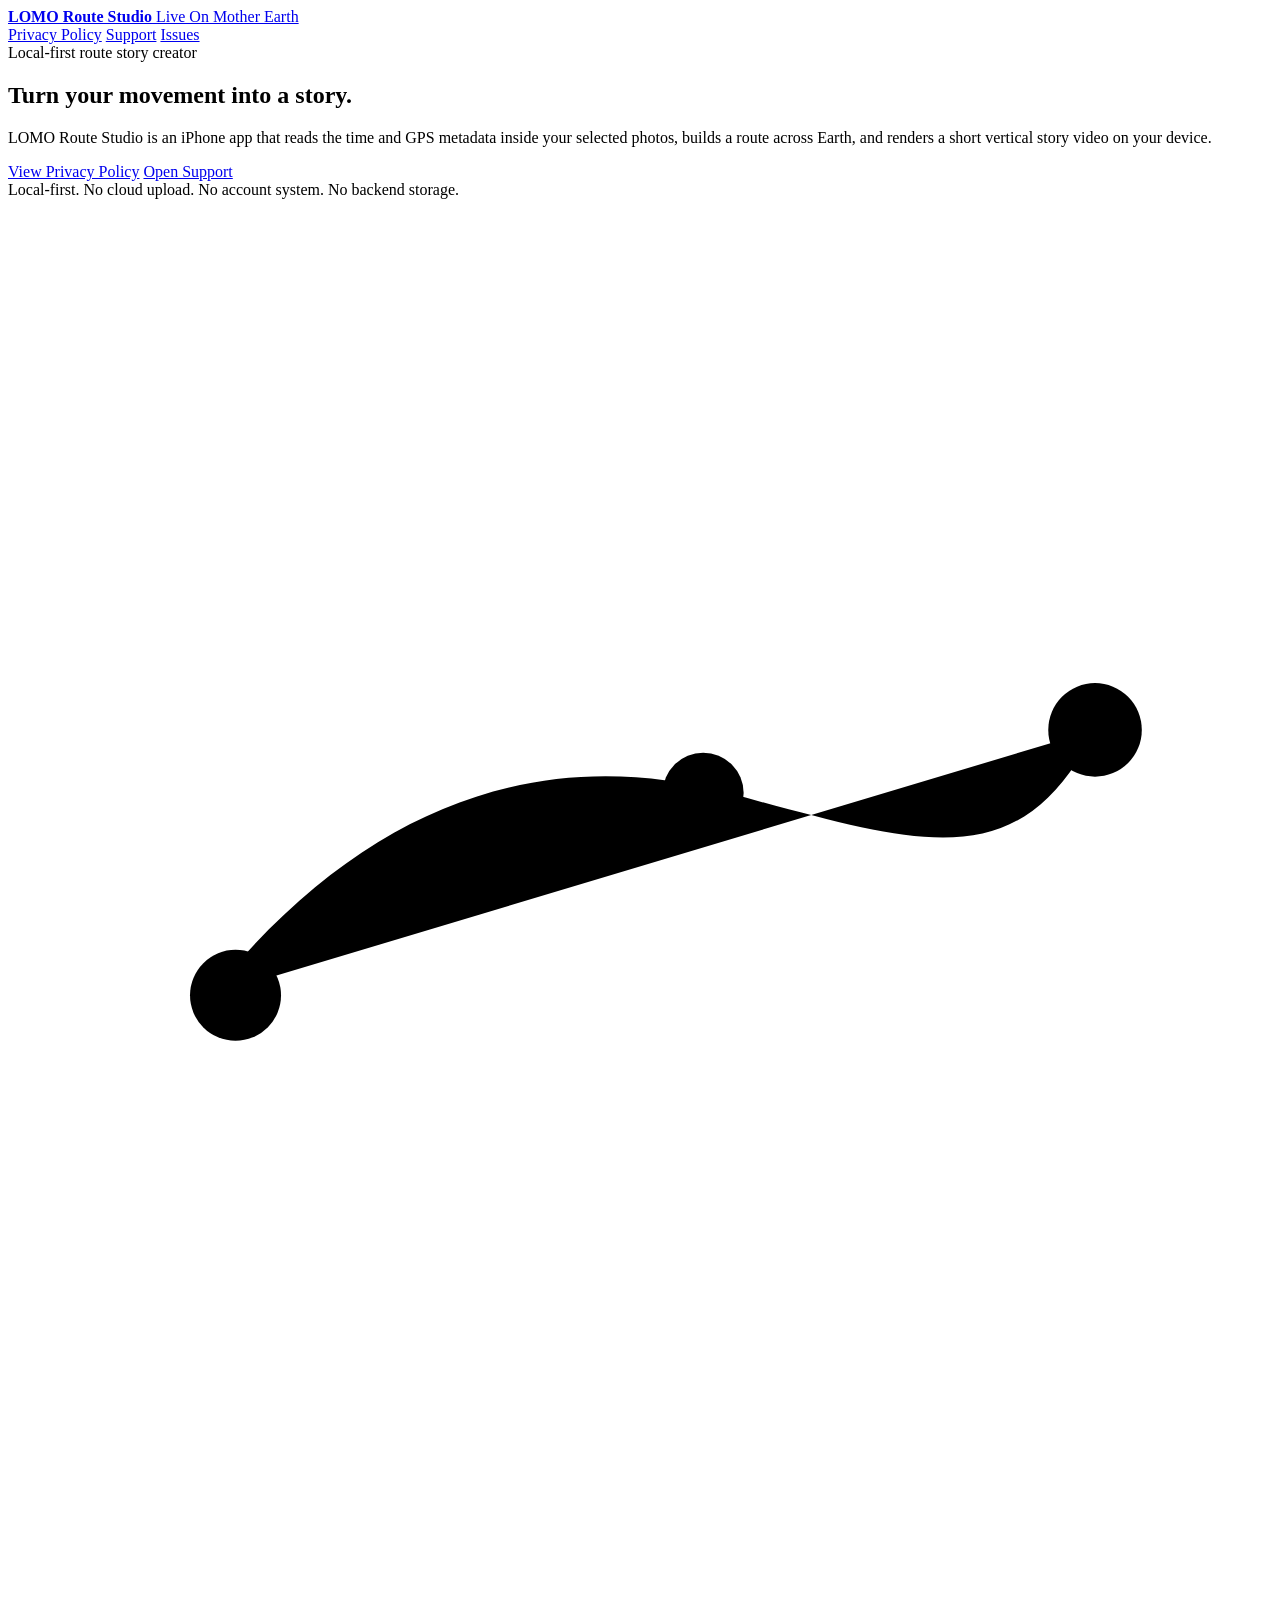
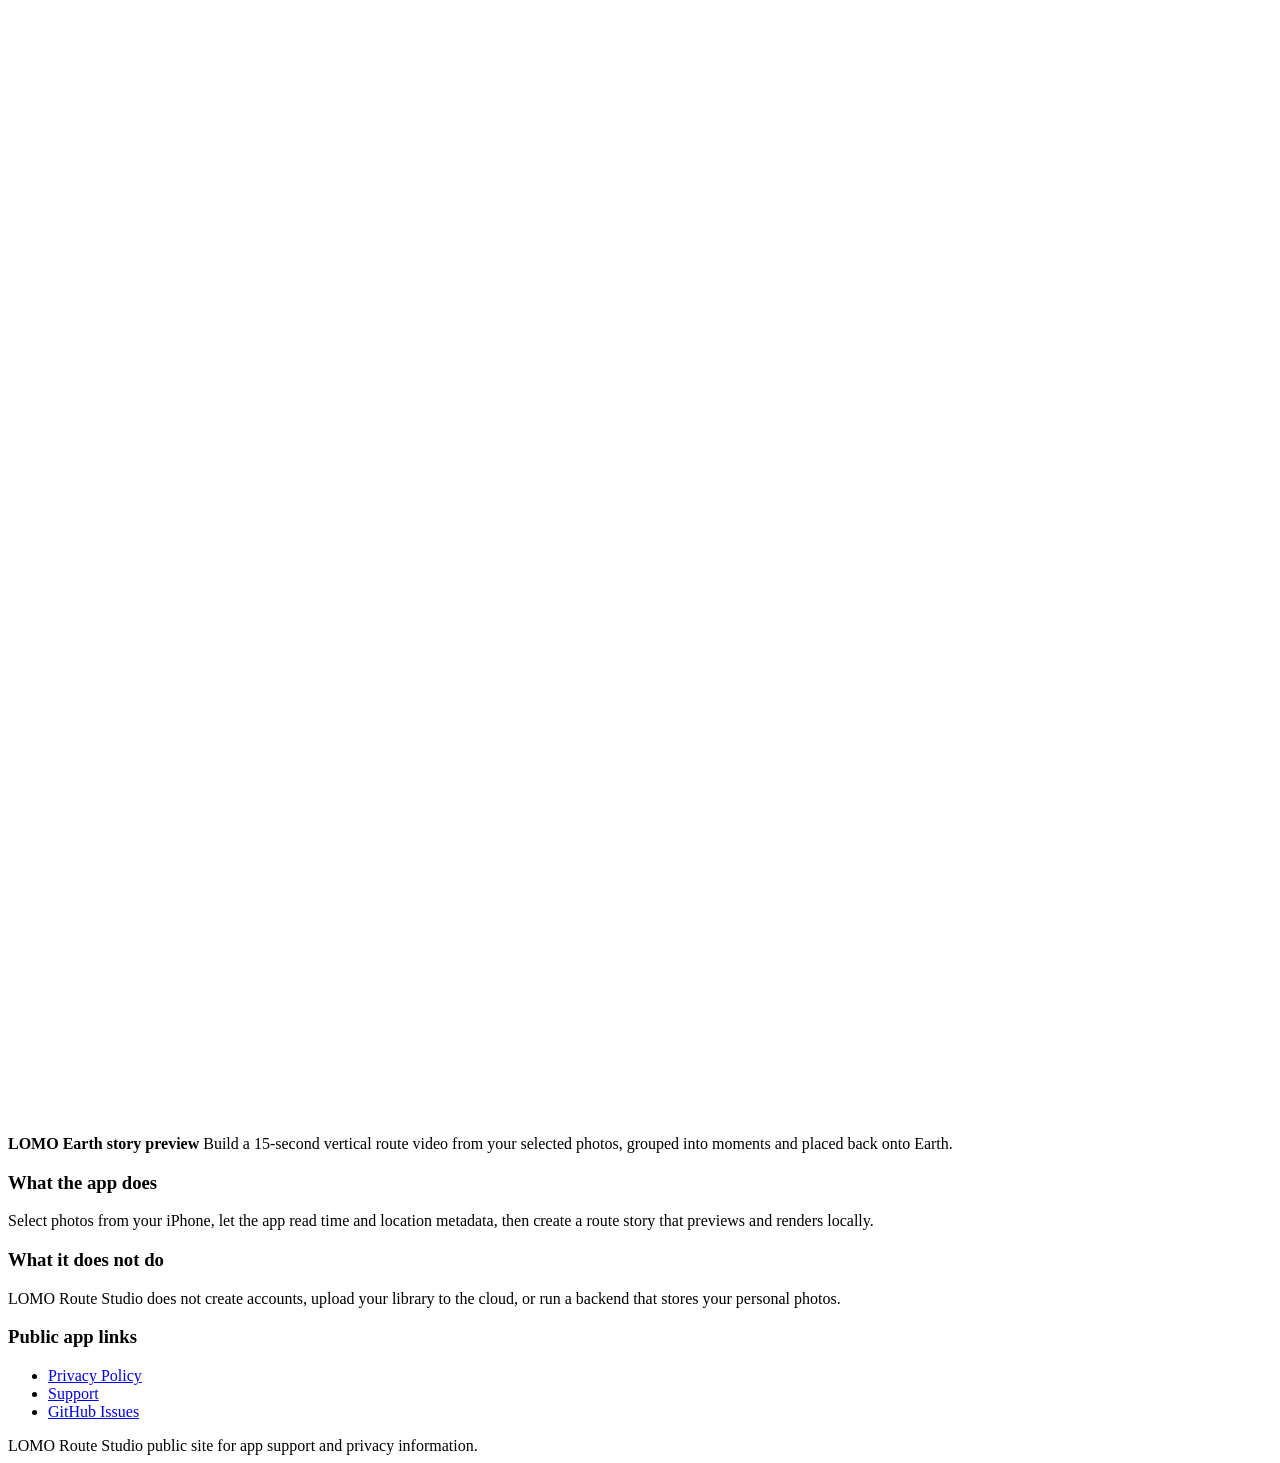
==== index.html @ 7ea957f4 "Add public site home page" ====
<!DOCTYPE html>
<html lang="en">
  <head>
    <meta charset="UTF-8" />
    <meta name="viewport" content="width=device-width, initial-scale=1.0" />
    <title>LOMO Route Studio</title>
    <meta
      name="description"
      content="LOMO Route Studio turns selected iPhone photos into a short route-story video, locally on your device."
    />
    <link rel="stylesheet" href="styles.css" />
  </head>
  <body>
    <div class="site-shell">
      <header class="topbar">
        <a class="brand" href="index.html" aria-label="LOMO Route Studio home">
          <span class="brand-badge" aria-hidden="true"></span>
          <span class="brand-copy">
            <strong>LOMO Route Studio</strong>
            <span>Live On Mother Earth</span>
          </span>
        </a>
        <nav class="nav-links" aria-label="Primary">
          <a class="nav-pill" href="privacy.html">Privacy Policy</a>
          <a class="nav-pill" href="support.html">Support</a>
          <a
            class="nav-pill"
            href="https://github.com/jikoolomo/lomo-apps-lomoroutestudio/issues"
          >
            Issues
          </a>
        </nav>
      </header>

      <main>
        <section class="hero">
          <div class="hero-copy">
            <div class="eyebrow">Local-first route story creator</div>
            <h1>Turn your movement into a story.</h1>
            <p>
              LOMO Route Studio is an iPhone app that reads the time and GPS
              metadata inside your selected photos, builds a route across Earth,
              and renders a short vertical story video on your device.
            </p>
            <div class="cta-row">
              <a class="cta-primary" href="privacy.html">View Privacy Policy</a>
              <a class="cta-secondary" href="support.html">Open Support</a>
            </div>
            <div class="trust-note">
              Local-first. No cloud upload. No account system. No backend
              storage.
            </div>
          </div>

          <div class="hero-stage" aria-hidden="true">
            <div class="globe">
              <div class="land one"></div>
              <div class="land two"></div>
              <div class="land three"></div>
              <svg class="route" viewBox="0 0 100 100" preserveAspectRatio="none">
                <path d="M16 63 C28 48, 42 43, 57 47 S80 54, 86 42" />
                <circle cx="18" cy="63" r="3.6"></circle>
                <circle cx="55" cy="47" r="3.2"></circle>
                <circle cx="86" cy="42" r="3.7"></circle>
              </svg>
            </div>
            <svg class="plane-mark" viewBox="0 0 24 24" aria-hidden="true">
              <path
                d="M2 13.4L21.2 4c.8-.4 1.6.4 1.2 1.2l-9.4 19.2c-.4.8-1.5.7-1.8-.1L8.8 16l-8.3-2.4c-.8-.3-.9-1.4-.1-1.8l1.6-.4z"
                fill="#ffffff"
              />
            </svg>
            <div class="story-card">
              <strong>LOMO Earth story preview</strong>
              <span>
                Build a 15-second vertical route video from your selected
                photos, grouped into moments and placed back onto Earth.
              </span>
            </div>
          </div>
        </section>

        <section class="grid" aria-label="Highlights">
          <article class="panel">
            <h3>What the app does</h3>
            <p>
              Select photos from your iPhone, let the app read time and
              location metadata, then create a route story that previews and
              renders locally.
            </p>
          </article>
          <article class="panel">
            <h3>What it does not do</h3>
            <p>
              LOMO Route Studio does not create accounts, upload your library to
              the cloud, or run a backend that stores your personal photos.
            </p>
          </article>
          <article class="panel">
            <h3>Public app links</h3>
            <ul>
              <li><a href="privacy.html">Privacy Policy</a></li>
              <li><a href="support.html">Support</a></li>
              <li>
                <a href="https://github.com/jikoolomo/lomo-apps-lomoroutestudio/issues">
                  GitHub Issues
                </a>
              </li>
            </ul>
          </article>
        </section>
      </main>

      <footer class="footer">
        LOMO Route Studio public site for app support and privacy information.
      </footer>
    </div>
  </body>
</html>
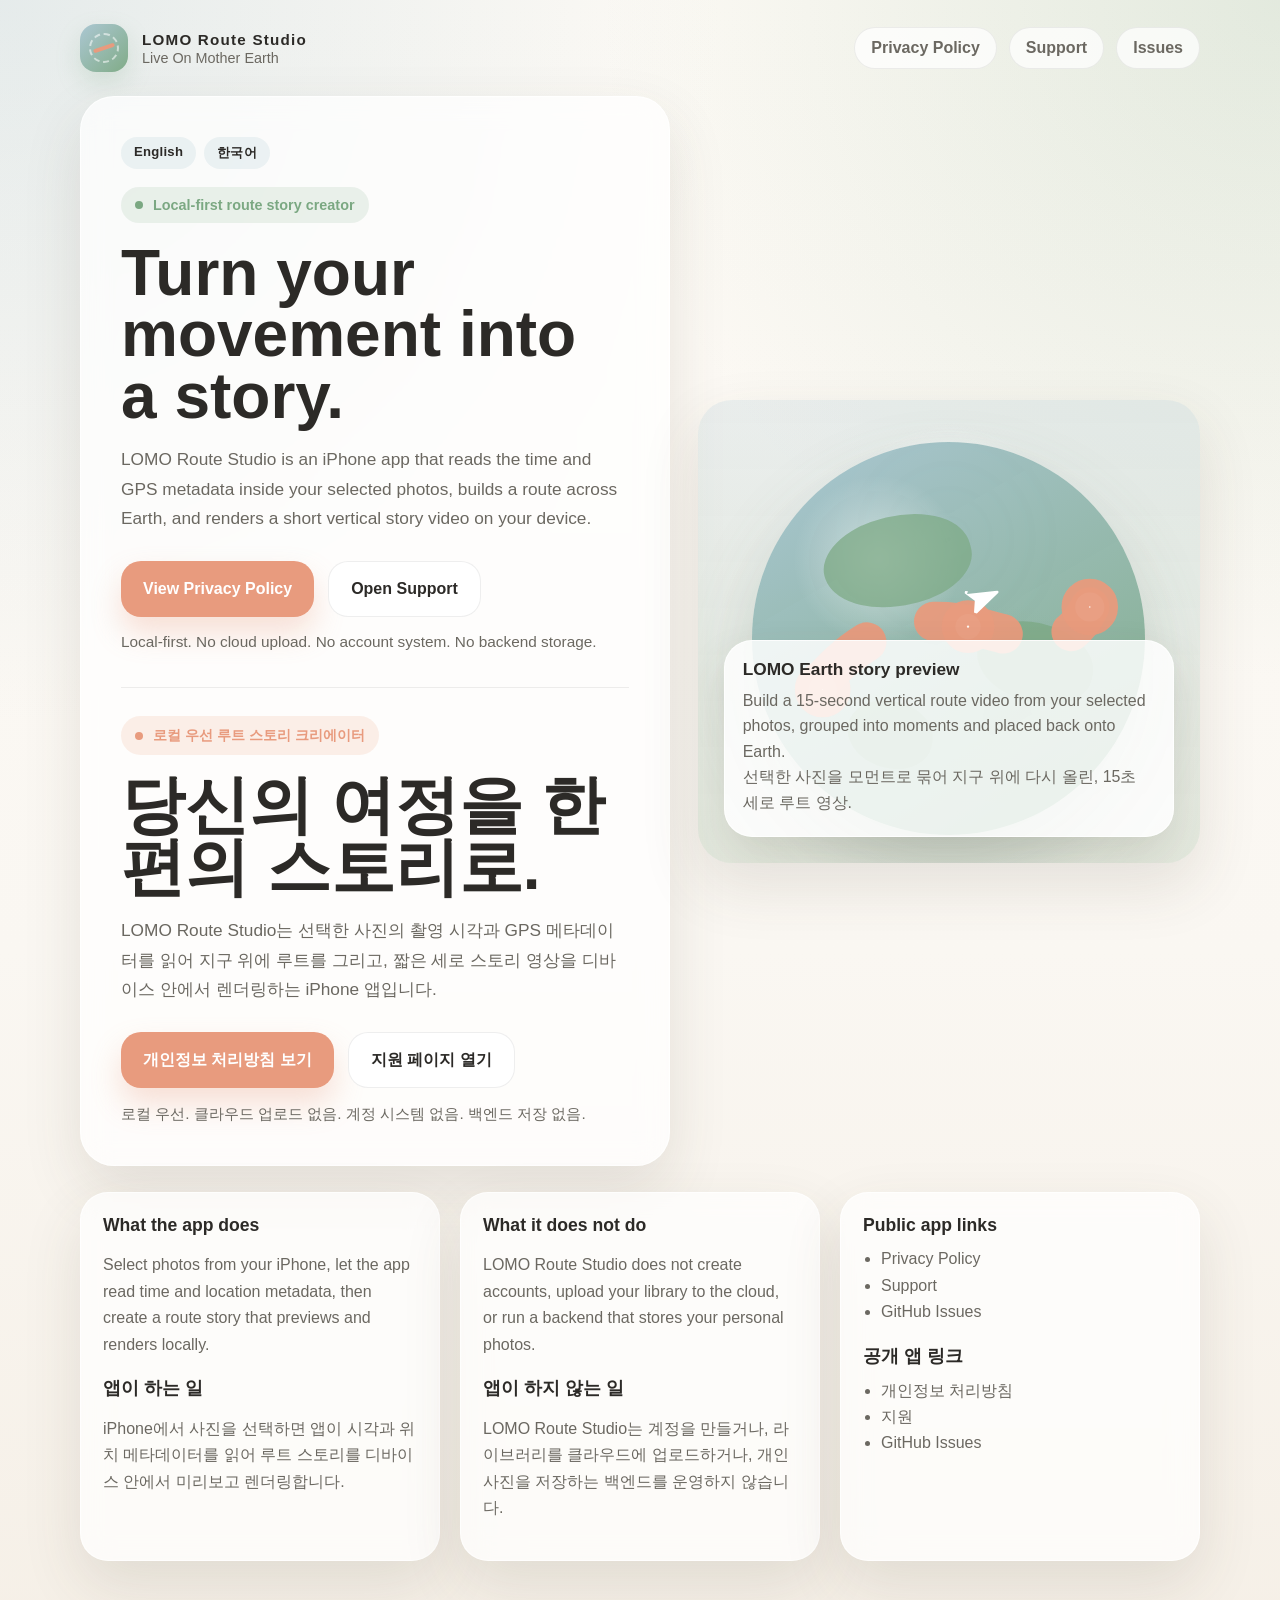
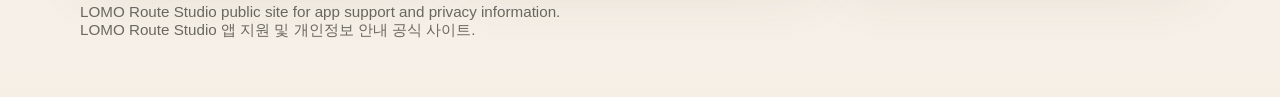
==== commit 5f1bc0c9: "Localize public site to English and Korean, sync v1.1 privacy changes Co-Authored-By: Claude Opus 4." ====
--- a/index.html
+++ b/index.html
@@ -6,7 +6,7 @@
     <title>LOMO Route Studio</title>
     <meta
       name="description"
-      content="LOMO Route Studio turns selected iPhone photos into a short route-story video, locally on your device."
+      content="LOMO Route Studio turns selected iPhone photos into a short route-story video, locally on your device. LOMO Route Studio는 선택한 iPhone 사진을 디바이스 안에서 짧은 루트 스토리 영상으로 만들어 줍니다."
     />
     <link rel="stylesheet" href="styles.css" />
   </head>
@@ -35,20 +35,47 @@
       <main>
         <section class="hero">
           <div class="hero-copy">
-            <div class="eyebrow">Local-first route story creator</div>
-            <h1>Turn your movement into a story.</h1>
-            <p>
-              LOMO Route Studio is an iPhone app that reads the time and GPS
-              metadata inside your selected photos, builds a route across Earth,
-              and renders a short vertical story video on your device.
-            </p>
-            <div class="cta-row">
-              <a class="cta-primary" href="privacy.html">View Privacy Policy</a>
-              <a class="cta-secondary" href="support.html">Open Support</a>
+            <nav class="lang-anchors" aria-label="Language">
+              <a href="#en">English</a>
+              <a href="#ko">한국어</a>
+            </nav>
+
+            <div class="lang-section" lang="en" id="en">
+              <div class="eyebrow">Local-first route story creator</div>
+              <h1>Turn your movement into a story.</h1>
+              <p>
+                LOMO Route Studio is an iPhone app that reads the time and GPS
+                metadata inside your selected photos, builds a route across
+                Earth, and renders a short vertical story video on your device.
+              </p>
+              <div class="cta-row">
+                <a class="cta-primary" href="privacy.html">View Privacy Policy</a>
+                <a class="cta-secondary" href="support.html">Open Support</a>
+              </div>
+              <div class="trust-note">
+                Local-first. No cloud upload. No account system. No backend
+                storage.
+              </div>
             </div>
-            <div class="trust-note">
-              Local-first. No cloud upload. No account system. No backend
-              storage.
+
+            <hr class="lang-divider" />
+
+            <div class="lang-section" lang="ko" id="ko">
+              <div class="eyebrow">로컬 우선 루트 스토리 크리에이터</div>
+              <h1>당신의 여정을 한 편의 스토리로.</h1>
+              <p>
+                LOMO Route Studio는 선택한 사진의 촬영 시각과 GPS 메타데이터를
+                읽어 지구 위에 루트를 그리고, 짧은 세로 스토리 영상을 디바이스
+                안에서 렌더링하는 iPhone 앱입니다.
+              </p>
+              <div class="cta-row">
+                <a class="cta-primary" href="privacy.html">개인정보 처리방침 보기</a>
+                <a class="cta-secondary" href="support.html">지원 페이지 열기</a>
+              </div>
+              <div class="trust-note">
+                로컬 우선. 클라우드 업로드 없음. 계정 시스템 없음. 백엔드 저장
+                없음.
+              </div>
             </div>
           </div>
 
@@ -75,6 +102,9 @@
               <span>
                 Build a 15-second vertical route video from your selected
                 photos, grouped into moments and placed back onto Earth.
+                <br />
+                선택한 사진을 모먼트로 묶어 지구 위에 다시 올린, 15초 세로 루트
+                영상.
               </span>
             </div>
           </div>
@@ -88,12 +118,22 @@
               location metadata, then create a route story that previews and
               renders locally.
             </p>
+            <h3 lang="ko" style="margin-top: 18px;">앱이 하는 일</h3>
+            <p lang="ko">
+              iPhone에서 사진을 선택하면 앱이 시각과 위치 메타데이터를 읽어
+              루트 스토리를 디바이스 안에서 미리보고 렌더링합니다.
+            </p>
           </article>
           <article class="panel">
             <h3>What it does not do</h3>
             <p>
-              LOMO Route Studio does not create accounts, upload your library to
-              the cloud, or run a backend that stores your personal photos.
+              LOMO Route Studio does not create accounts, upload your library
+              to the cloud, or run a backend that stores your personal photos.
+            </p>
+            <h3 lang="ko" style="margin-top: 18px;">앱이 하지 않는 일</h3>
+            <p lang="ko">
+              LOMO Route Studio는 계정을 만들거나, 라이브러리를 클라우드에
+              업로드하거나, 개인 사진을 저장하는 백엔드를 운영하지 않습니다.
             </p>
           </article>
           <article class="panel">
@@ -107,12 +147,24 @@
                 </a>
               </li>
             </ul>
+            <h3 lang="ko" style="margin-top: 18px;">공개 앱 링크</h3>
+            <ul lang="ko">
+              <li><a href="privacy.html">개인정보 처리방침</a></li>
+              <li><a href="support.html">지원</a></li>
+              <li>
+                <a href="https://github.com/jikoolomo/lomo-apps-lomoroutestudio/issues">
+                  GitHub Issues
+                </a>
+              </li>
+            </ul>
           </article>
         </section>
       </main>
 
       <footer class="footer">
         LOMO Route Studio public site for app support and privacy information.
+        <br />
+        LOMO Route Studio 앱 지원 및 개인정보 안내 공식 사이트.
       </footer>
     </div>
   </body>
--- a/styles.css
+++ b/styles.css
@@ -0,0 +1,504 @@
+:root {
+  --cream: #faf7f2;
+  --text: #2c2a27;
+  --muted: #6b6861;
+  --green: #7ba882;
+  --blue: #a8c5d1;
+  --coral: #e89b7e;
+  --brown: #8b7355;
+  --white: #ffffff;
+  --shadow: 0 24px 60px rgba(76, 64, 48, 0.12);
+  --border: rgba(44, 42, 39, 0.08);
+}
+
+* {
+  box-sizing: border-box;
+}
+
+html {
+  scroll-behavior: smooth;
+}
+
+body {
+  margin: 0;
+  font-family: "SF Pro Display", "Avenir Next", -apple-system, BlinkMacSystemFont,
+    "Segoe UI", sans-serif;
+  color: var(--text);
+  background:
+    radial-gradient(circle at top left, rgba(168, 197, 209, 0.28), transparent 34%),
+    radial-gradient(circle at top right, rgba(123, 168, 130, 0.2), transparent 32%),
+    linear-gradient(180deg, #fdfaf5 0%, var(--cream) 56%, #f5efe6 100%);
+}
+
+a {
+  color: inherit;
+  text-decoration: none;
+}
+
+.site-shell {
+  width: min(1120px, calc(100% - 40px));
+  margin: 0 auto;
+  padding: 24px 0 56px;
+}
+
+.topbar {
+  display: flex;
+  align-items: center;
+  justify-content: space-between;
+  gap: 16px;
+  margin-bottom: 24px;
+}
+
+.brand {
+  display: inline-flex;
+  align-items: center;
+  gap: 14px;
+}
+
+.brand-badge {
+  width: 48px;
+  height: 48px;
+  border-radius: 16px;
+  background: linear-gradient(135deg, rgba(168, 197, 209, 0.95), rgba(123, 168, 130, 0.95));
+  box-shadow: 0 10px 24px rgba(123, 168, 130, 0.22);
+  position: relative;
+  overflow: hidden;
+}
+
+.brand-badge::before,
+.brand-badge::after {
+  content: "";
+  position: absolute;
+  border-radius: 999px;
+}
+
+.brand-badge::before {
+  inset: 9px;
+  border: 2px dashed rgba(255, 255, 255, 0.55);
+}
+
+.brand-badge::after {
+  width: 22px;
+  height: 4px;
+  background: var(--coral);
+  top: 22px;
+  left: 13px;
+  transform: rotate(-18deg);
+}
+
+.brand-copy strong {
+  display: block;
+  font-size: 0.95rem;
+  letter-spacing: 0.08em;
+}
+
+.brand-copy span {
+  display: block;
+  margin-top: 2px;
+  color: var(--muted);
+  font-size: 0.9rem;
+}
+
+.nav-links {
+  display: flex;
+  flex-wrap: wrap;
+  gap: 12px;
+}
+
+.nav-pill {
+  padding: 11px 16px;
+  border-radius: 999px;
+  background: rgba(255, 255, 255, 0.72);
+  border: 1px solid rgba(44, 42, 39, 0.08);
+  color: var(--muted);
+  font-weight: 600;
+  transition: transform 180ms ease, box-shadow 180ms ease, color 180ms ease;
+}
+
+.nav-pill:hover,
+.nav-pill:focus-visible {
+  color: var(--text);
+  transform: translateY(-1px);
+  box-shadow: 0 10px 26px rgba(76, 64, 48, 0.12);
+}
+
+.hero {
+  display: grid;
+  grid-template-columns: minmax(0, 1.08fr) minmax(280px, 0.92fr);
+  gap: 28px;
+  align-items: center;
+  margin-bottom: 26px;
+}
+
+.hero-copy,
+.panel,
+.content-card {
+  background: rgba(255, 255, 255, 0.72);
+  border: 1px solid rgba(255, 255, 255, 0.72);
+  box-shadow: var(--shadow);
+  backdrop-filter: blur(14px);
+}
+
+.hero-copy {
+  border-radius: 34px;
+  padding: 40px;
+}
+
+.eyebrow {
+  display: inline-flex;
+  align-items: center;
+  gap: 10px;
+  padding: 10px 14px;
+  border-radius: 999px;
+  background: rgba(123, 168, 130, 0.14);
+  color: var(--green);
+  font-size: 0.9rem;
+  font-weight: 700;
+  margin-bottom: 20px;
+}
+
+.eyebrow::before {
+  content: "";
+  width: 8px;
+  height: 8px;
+  border-radius: 50%;
+  background: var(--green);
+}
+
+h1,
+h2,
+h3 {
+  margin: 0;
+  letter-spacing: 0;
+}
+
+h1 {
+  font-size: clamp(2.6rem, 5vw, 4.4rem);
+  line-height: 0.96;
+}
+
+.hero-copy p {
+  margin: 18px 0 0;
+  font-size: 1.08rem;
+  line-height: 1.7;
+  color: var(--muted);
+  max-width: 38rem;
+}
+
+.cta-row {
+  display: flex;
+  flex-wrap: wrap;
+  gap: 14px;
+  margin-top: 28px;
+}
+
+.cta-primary,
+.cta-secondary {
+  display: inline-flex;
+  align-items: center;
+  justify-content: center;
+  min-height: 56px;
+  padding: 0 22px;
+  border-radius: 20px;
+  font-weight: 800;
+  transition: transform 180ms ease, box-shadow 180ms ease, filter 180ms ease;
+}
+
+.cta-primary {
+  background: var(--coral);
+  color: var(--white);
+  box-shadow: 0 16px 30px rgba(232, 155, 126, 0.3);
+}
+
+.cta-secondary {
+  background: var(--white);
+  border: 1px solid var(--border);
+}
+
+.cta-primary:hover,
+.cta-secondary:hover,
+.cta-primary:focus-visible,
+.cta-secondary:focus-visible {
+  transform: translateY(-1px);
+  filter: saturate(1.03);
+}
+
+.trust-note {
+  margin-top: 16px;
+  font-size: 0.96rem;
+  color: var(--muted);
+}
+
+.hero-stage {
+  position: relative;
+  min-height: 430px;
+  padding: 28px;
+  border-radius: 34px;
+  background:
+    radial-gradient(circle at 50% 30%, rgba(255, 255, 255, 0.86), transparent 28%),
+    linear-gradient(180deg, rgba(168, 197, 209, 0.22), rgba(123, 168, 130, 0.18));
+  overflow: hidden;
+  box-shadow: var(--shadow);
+}
+
+.globe {
+  width: min(88%, 420px);
+  aspect-ratio: 1;
+  margin: 14px auto 0;
+  border-radius: 50%;
+  background:
+    radial-gradient(circle at 32% 30%, rgba(255, 255, 255, 0.46), transparent 22%),
+    radial-gradient(circle at 65% 70%, rgba(123, 168, 130, 0.24), transparent 30%),
+    linear-gradient(150deg, rgba(168, 197, 209, 0.98), rgba(123, 168, 130, 0.96));
+  position: relative;
+  box-shadow: 0 36px 70px rgba(94, 118, 105, 0.24);
+}
+
+.land {
+  position: absolute;
+  background: rgba(123, 168, 130, 0.7);
+  border-radius: 48% 52% 45% 55%;
+}
+
+.land.one {
+  inset: 19% auto auto 18%;
+  width: 38%;
+  height: 23%;
+  transform: rotate(-14deg);
+}
+
+.land.two {
+  inset: 46% 13% auto auto;
+  width: 30%;
+  height: 20%;
+  transform: rotate(12deg);
+}
+
+.land.three {
+  inset: auto auto 17% 24%;
+  width: 22%;
+  height: 17%;
+  transform: rotate(10deg);
+}
+
+.route {
+  position: absolute;
+  inset: 0;
+}
+
+.route path {
+  stroke: rgba(232, 155, 126, 0.95);
+  stroke-width: 10;
+  stroke-linecap: round;
+  stroke-dasharray: 18 18;
+  fill: none;
+}
+
+.route circle {
+  fill: #fff6f1;
+  stroke: rgba(232, 155, 126, 0.95);
+  stroke-width: 7;
+}
+
+.route plane {
+  fill: none;
+}
+
+.plane-mark {
+  position: absolute;
+  top: 39%;
+  left: 53%;
+  width: 34px;
+  height: 34px;
+  transform: rotate(20deg);
+}
+
+.story-card {
+  position: absolute;
+  left: 26px;
+  right: 26px;
+  bottom: 26px;
+  padding: 18px 18px 20px;
+  border-radius: 28px;
+  background: rgba(255, 255, 255, 0.84);
+  border: 1px solid rgba(255, 255, 255, 0.82);
+  box-shadow: 0 22px 46px rgba(76, 64, 48, 0.14);
+}
+
+.story-card strong {
+  display: block;
+  font-size: 1.08rem;
+  margin-bottom: 8px;
+}
+
+.story-card span {
+  color: var(--muted);
+  line-height: 1.6;
+}
+
+.grid {
+  display: grid;
+  grid-template-columns: repeat(3, minmax(0, 1fr));
+  gap: 20px;
+  margin-top: 22px;
+}
+
+.panel {
+  border-radius: 28px;
+  padding: 22px;
+}
+
+.panel h3 {
+  font-size: 1.1rem;
+  margin-bottom: 10px;
+}
+
+.panel p,
+.panel li,
+.content-card p,
+.content-card li {
+  color: var(--muted);
+  line-height: 1.65;
+}
+
+.panel ul,
+.content-card ul {
+  padding-left: 18px;
+  margin: 0;
+}
+
+.content-wrap {
+  display: grid;
+  gap: 18px;
+  margin-top: 20px;
+}
+
+.content-card {
+  border-radius: 28px;
+  padding: 28px;
+}
+
+.content-card h2 {
+  font-size: clamp(1.6rem, 3vw, 2.2rem);
+  margin-bottom: 16px;
+}
+
+.content-card h3 {
+  font-size: 1.05rem;
+  margin: 24px 0 10px;
+}
+
+.content-card p + p,
+.content-card ul + p,
+.content-card p + ul {
+  margin-top: 14px;
+}
+
+.footer {
+  margin-top: 24px;
+  padding: 18px 0 0;
+  color: var(--muted);
+  font-size: 0.95rem;
+}
+
+.footer a {
+  color: var(--brown);
+  font-weight: 700;
+}
+
+.lang-anchors {
+  display: flex;
+  gap: 8px;
+  margin-bottom: 18px;
+  flex-wrap: wrap;
+}
+
+.lang-anchors a {
+  font-size: 0.82rem;
+  font-weight: 700;
+  letter-spacing: 0.02em;
+  padding: 7px 13px;
+  border-radius: 999px;
+  background: rgba(168, 197, 209, 0.2);
+  color: var(--text);
+  transition: background 160ms ease, transform 160ms ease;
+}
+
+.lang-anchors a:hover,
+.lang-anchors a:focus-visible {
+  background: rgba(168, 197, 209, 0.36);
+  transform: translateY(-1px);
+}
+
+.lang-divider {
+  border: 0;
+  height: 1px;
+  background: var(--border);
+  margin: 36px 0 28px;
+}
+
+.lang-section[lang="ko"] .eyebrow {
+  background: rgba(232, 155, 126, 0.16);
+  color: var(--coral);
+}
+
+.lang-section[lang="ko"] .eyebrow::before {
+  background: var(--coral);
+}
+
+@media (max-width: 920px) {
+  .hero {
+    grid-template-columns: 1fr;
+  }
+
+  .grid {
+    grid-template-columns: 1fr;
+  }
+
+  .hero-stage {
+    min-height: 380px;
+  }
+}
+
+@media (max-width: 640px) {
+  .site-shell {
+    width: min(100% - 24px, 1120px);
+    padding-top: 16px;
+  }
+
+  .topbar {
+    align-items: flex-start;
+    flex-direction: column;
+  }
+
+  .hero-copy,
+  .hero-stage,
+  .panel,
+  .content-card {
+    border-radius: 26px;
+  }
+
+  .hero-copy,
+  .content-card {
+    padding: 24px;
+  }
+
+  h1 {
+    font-size: 2.5rem;
+  }
+
+  .cta-row {
+    flex-direction: column;
+  }
+
+  .cta-primary,
+  .cta-secondary {
+    width: 100%;
+  }
+
+  .story-card {
+    left: 18px;
+    right: 18px;
+    bottom: 18px;
+  }
+}
